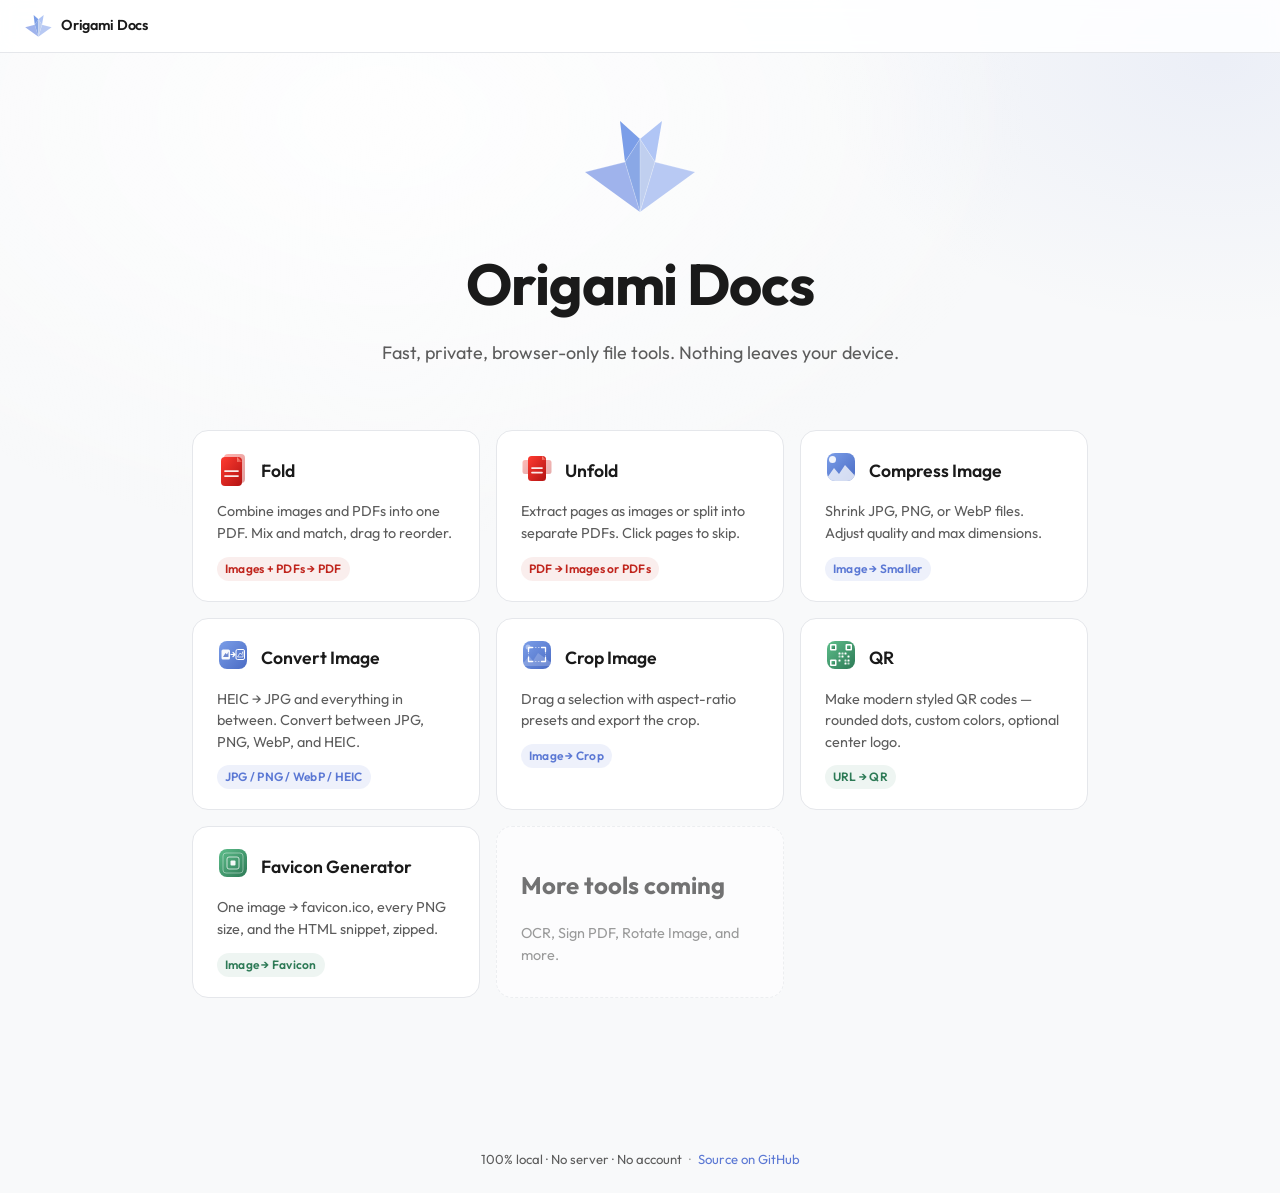
==== index.html @ da95b0ce "Fix crane hover animation glitch on mouseout Define transform-origin on base state so mouseout trans" ====
<!doctype html>
<html lang="en">
  <head>
    <meta charset="utf-8" />
    <meta name="viewport" content="width=device-width, initial-scale=1" />
    <meta name="theme-color" content="#151515" />
    <meta
      name="description"
      content="Origami Docs — fast, private, browser-only file tools. Nothing leaves your device."
    />
    <link rel="manifest" href="manifest.json" />
    <title>Origami Docs · Browser-only file tools</title>
    <link rel="apple-touch-icon" sizes="180x180" href="assets/icons/apple-touch-icon.png" />
    <link rel="icon" type="image/png" sizes="32x32" href="assets/icons/favicon-32.png" />
    <link rel="icon" type="image/png" sizes="192x192" href="assets/icons/icon-192.png" />
    <link rel="icon" type="image/svg+xml" href="assets/icons/favicon.svg" />
    <link rel="preconnect" href="https://fonts.gstatic.com" crossorigin />
    <link
      rel="stylesheet"
      href="https://fonts.googleapis.com/css2?family=Outfit:wght@400;500;600;700&display=swap"
    />
    <link rel="stylesheet" href="shared/styles.css" />
    <style>
      .wrap {
        max-width: 960px;
        margin: 0 auto;
        padding: clamp(32px, 6vw, 64px) clamp(20px, 4vw, 32px);
      }

      .hero {
        text-align: center;
        margin-bottom: clamp(40px, 6vw, 64px);
      }

      .hero-crane {
        display: block;
        height: 100px;
        width: auto;
        margin: 0 auto 24px;
        cursor: pointer;
      }

      .hero-crane polygon {
        transition: transform 0.5s cubic-bezier(0.34, 1.4, 0.64, 1);
        transform-box: fill-box;
      }

      /* wings rotate up around their body-connection edge */
      .crane-wl {
        transform: rotate(0deg);
        transform-origin: 72% 0%;
      }
      .crane-wr {
        transform: rotate(0deg);
        transform-origin: 28% 0%;
      }
      .hero-crane:hover .crane-wl { transform: rotate(-30deg); }
      .hero-crane:hover .crane-wr { transform: rotate(30deg); }

      /* tail and head spread slightly outward */
      .crane-tail {
        transform: rotate(0deg);
        transform-origin: 100% 100%;
      }
      .crane-head {
        transform: rotate(0deg);
        transform-origin: 0% 100%;
      }
      .hero-crane:hover .crane-tail { transform: rotate(-18deg); }
      .hero-crane:hover .crane-head { transform: rotate(18deg); }

      .hero h1 {
        margin: 0;
        font-size: clamp(2.4rem, 6vw, 3.6rem);
        font-weight: 700;
        letter-spacing: -0.02em;
      }

      .hero p {
        margin: 12px auto 0;
        max-width: 540px;
        color: var(--muted);
        font-size: clamp(1rem, 2vw, 1.125rem);
      }

      .tools {
        display: grid;
        grid-template-columns: repeat(auto-fill, minmax(260px, 1fr));
        gap: 16px;
      }

      .tool-card {
        display: block;
        padding: 20px 24px;
        background: var(--panel);
        border: 1px solid var(--border);
        border-radius: 16px;
        color: var(--ink);
        text-decoration: none;
        transition:
          border-color 120ms ease,
          transform 120ms ease,
          background 120ms ease;
      }

      .tool-card:hover,
      .tool-card:focus-visible {
        border-color: var(--accent);
        transform: translateY(-2px);
        outline: none;
      }

      .tool-card:focus-visible {
        box-shadow: var(--focus-ring);
      }

      .card-top {
        display: flex;
        align-items: center;
        gap: 12px;
        margin-bottom: 10px;
      }

      .card-icon {
        flex-shrink: 0;
        height: 40px;
        width: auto;
      }

      .card-top h2 {
        margin: 0;
        font-size: 1.1rem;
        font-weight: 600;
      }

      .tool-card p {
        margin: 0 0 10px;
        color: var(--muted);
        font-size: 0.9rem;
      }

      .tool-meta {
        display: inline-block;
        font-size: 0.75rem;
        font-weight: 600;
        color: var(--muted);
        background: var(--soft);
        padding: 3px 8px;
        border-radius: 999px;
        letter-spacing: 0.02em;
      }

      .tool-meta.cat-pdf {
        color: #ff6b5e;
        background: rgba(255, 59, 48, 0.12);
      }

      .tool-meta.cat-image {
        color: var(--accent);
        background: rgba(159, 179, 236, 0.14);
      }

      .tool-meta.cat-utility {
        color: #5dbd8a;
        background: rgba(93, 189, 138, 0.12);
      }

      @media (prefers-color-scheme: light) {
        .tool-meta.cat-pdf     { color: #c0251d; background: rgba(192, 37, 29, 0.08); }
        .tool-meta.cat-image   { color: var(--accent); background: rgba(91, 120, 212, 0.1); }
        .tool-meta.cat-utility { color: #2d7a56; background: rgba(45, 122, 86, 0.08); }
      }

      .tool-card.placeholder {
        cursor: default;
        opacity: 0.6;
        border-style: dashed;
      }

      .tool-card.placeholder:hover {
        border-color: var(--border);
        transform: none;
      }
    </style>
  </head>
  <body>
    <main class="wrap">
      <header class="hero">
        <svg class="hero-crane" viewBox="0 0 120 100" role="img" aria-label="Origami crane" xmlns="http://www.w3.org/2000/svg">
          <polygon class="crane-wl"   points="5,55 45,45 60,95"   fill="#9FB3EC"/>
          <polygon class="crane-wr"   points="115,55 75,45 60,95"  fill="#B8C9F3"/>
          <polygon class="crane-bl"   points="45,45 60,22 60,95"   fill="#8AA8E6"/>
          <polygon class="crane-br"   points="75,45 60,22 60,95"   fill="#C0CFEF"/>
          <polygon class="crane-tail" points="45,45 40,4 60,22"    fill="#7B9EE8"/>
          <polygon class="crane-head" points="75,45 82,4 60,22"    fill="#B0C5F5"/>
          <polyline points="5,55 45,45 60,22 75,45 115,55" fill="none" stroke="#ffffff" stroke-width="0.8" opacity="0.3"/>
          <line x1="60" y1="22" x2="60" y2="95" stroke="#ffffff" stroke-width="0.8" opacity="0.3"/>
          <line x1="45" y1="45" x2="60" y2="95" stroke="#ffffff" stroke-width="0.8" opacity="0.3"/>
          <line x1="75" y1="45" x2="60" y2="95" stroke="#ffffff" stroke-width="0.8" opacity="0.3"/>
        </svg>
        <h1>Origami Docs</h1>
        <p>Fast, private, browser-only file tools. Nothing leaves your device.</p>
      </header>

      <section class="tools" aria-label="Available tools">

        <a class="tool-card" href="tools/fold/">
          <div class="card-top">
            <svg class="card-icon" viewBox="0 0 64 80" aria-hidden="true">
              <defs>
                <linearGradient id="ic-fld" x1="0" y1="0" x2="1" y2="1">
                  <stop offset="0" stop-color="#ff3b30"/><stop offset="1" stop-color="#b31313"/>
                </linearGradient>
                <linearGradient id="ic-fld-f" x1="0" y1="0" x2="1" y2="1">
                  <stop offset="0" stop-color="#ff8a7e"/><stop offset="1" stop-color="#e24a3f"/>
                </linearGradient>
              </defs>
              <rect x="14" y="6" width="42" height="58" rx="8" fill="url(#ic-fld)" opacity="0.4"/>
              <rect x="8" y="12" width="42" height="58" rx="8" fill="url(#ic-fld)"/>
              <path d="M40 12l10 10H40z" fill="url(#ic-fld-f)"/>
              <path d="M16 40h26M16 50h26" stroke="#fff" stroke-width="3.5" stroke-linecap="round" opacity="0.9"/>
            </svg>
            <h2>Fold</h2>
          </div>
          <p>Combine images and PDFs into one PDF. Mix and match, drag to reorder.</p>
          <span class="tool-meta cat-pdf">Images + PDFs → PDF</span>
        </a>

        <a class="tool-card" href="tools/unfold/">
          <div class="card-top">
            <svg class="card-icon" viewBox="0 0 64 80" aria-hidden="true">
              <defs>
                <linearGradient id="ic-unf" x1="0" y1="0" x2="1" y2="1">
                  <stop offset="0" stop-color="#ff3b30"/><stop offset="1" stop-color="#b31313"/>
                </linearGradient>
                <linearGradient id="ic-unf-f" x1="0" y1="0" x2="1" y2="1">
                  <stop offset="0" stop-color="#ff8a7e"/><stop offset="1" stop-color="#e24a3f"/>
                </linearGradient>
              </defs>
              <rect x="3" y="18" width="20" height="28" rx="5" fill="url(#ic-unf)" opacity="0.35"/>
              <rect x="41" y="18" width="20" height="28" rx="5" fill="url(#ic-unf)" opacity="0.35"/>
              <rect x="14" y="10" width="36" height="50" rx="7" fill="url(#ic-unf)"/>
              <path d="M42 10l8 8H42z" fill="url(#ic-unf-f)"/>
              <path d="M22 34h20M22 43h20" stroke="#fff" stroke-width="3.5" stroke-linecap="round" opacity="0.9"/>
            </svg>
            <h2>Unfold</h2>
          </div>
          <p>Extract pages as images or split into separate PDFs. Click pages to skip.</p>
          <span class="tool-meta cat-pdf">PDF → Images or PDFs</span>
        </a>

        <a class="tool-card" href="tools/compress-image/">
          <div class="card-top">
            <svg class="card-icon" viewBox="0 0 64 80" aria-hidden="true">
              <defs>
                <linearGradient id="ic-cmp" x1="0" y1="0" x2="1" y2="1">
                  <stop offset="0" stop-color="#7B9EE8"/><stop offset="1" stop-color="#4A6BC4"/>
                </linearGradient>
                <clipPath id="ic-cmp-c"><rect x="4" y="4" width="56" height="56" rx="16"/></clipPath>
              </defs>
              <rect x="4" y="4" width="56" height="56" rx="16" fill="url(#ic-cmp)"/>
              <circle cx="15" cy="17" r="7" fill="#fff" opacity="0.9" clip-path="url(#ic-cmp-c)"/>
              <path d="M0 60 L18 34 L28 46 L40 28 L70 60 Z" fill="#fff" opacity="0.75" clip-path="url(#ic-cmp-c)"/>
            </svg>
            <h2>Compress Image</h2>
          </div>
          <p>Shrink JPG, PNG, or WebP files. Adjust quality and max dimensions.</p>
          <span class="tool-meta cat-image">Image → Smaller</span>
        </a>

        <a class="tool-card" href="tools/convert-image/">
          <div class="card-top">
            <svg class="card-icon" viewBox="0 0 64 80" aria-hidden="true">
              <defs>
                <linearGradient id="ic-cnv" x1="0" y1="0" x2="1" y2="1">
                  <stop offset="0" stop-color="#7B9EE8"/><stop offset="1" stop-color="#4A6BC4"/>
                </linearGradient>
                <clipPath id="ic-cnv-c"><rect x="4" y="4" width="56" height="56" rx="16"/></clipPath>
              </defs>
              <rect x="4" y="4" width="56" height="56" rx="16" fill="url(#ic-cnv)"/>
              <rect x="9" y="21" width="17" height="20" rx="3" fill="#fff" opacity="0.95" clip-path="url(#ic-cnv-c)"/>
              <path d="M12 36 L17 28 L20 31 L23 25 L23 36 Z" fill="#4A6BC4" opacity="0.8" clip-path="url(#ic-cnv-c)"/>
              <path d="M28 31 L36 31 M32 27 L36 31 L32 35" stroke="#fff" stroke-width="2.4" stroke-linecap="round" stroke-linejoin="round" fill="none"/>
              <rect x="38" y="21" width="17" height="20" rx="3" fill="none" stroke="#fff" stroke-width="2" clip-path="url(#ic-cnv-c)"/>
              <path d="M41 36 L46 28 L49 31 L52 25 L52 36 Z" fill="none" stroke="#fff" stroke-width="1.5" opacity="0.9" clip-path="url(#ic-cnv-c)"/>
            </svg>
            <h2>Convert Image</h2>
          </div>
          <p>HEIC → JPG and everything in between. Convert between JPG, PNG, WebP, and HEIC.</p>
          <span class="tool-meta cat-image">JPG / PNG / WebP / HEIC</span>
        </a>

        <a class="tool-card" href="tools/crop-image/">
          <div class="card-top">
            <svg class="card-icon" viewBox="0 0 64 80" aria-hidden="true">
              <defs>
                <linearGradient id="ic-crp" x1="0" y1="0" x2="1" y2="1">
                  <stop offset="0" stop-color="#7B9EE8"/><stop offset="1" stop-color="#4A6BC4"/>
                </linearGradient>
                <clipPath id="ic-crp-c"><rect x="4" y="4" width="56" height="56" rx="16"/></clipPath>
              </defs>
              <rect x="4" y="4" width="56" height="56" rx="16" fill="url(#ic-crp)"/>
              <circle cx="14" cy="16" r="5" fill="#fff" opacity="0.4" clip-path="url(#ic-crp-c)"/>
              <path d="M0 54 L16 34 L24 44 L34 28 L70 54 Z" fill="#fff" opacity="0.2" clip-path="url(#ic-crp-c)"/>
              <rect x="15" y="17" width="34" height="28" rx="1" fill="none" stroke="#fff" stroke-width="1.5" stroke-dasharray="3 3" opacity="0.7" clip-path="url(#ic-crp-c)"/>
              <path d="M23 17 L15 17 L15 25 M41 17 L49 17 L49 25 M23 45 L15 45 L15 37 M41 45 L49 45 L49 37" stroke="#fff" stroke-width="2.6" stroke-linecap="round" stroke-linejoin="round" fill="none"/>
            </svg>
            <h2>Crop Image</h2>
          </div>
          <p>Drag a selection with aspect-ratio presets and export the crop.</p>
          <span class="tool-meta cat-image">Image → Crop</span>
        </a>

        <a class="tool-card" href="tools/qr/">
          <div class="card-top">
            <svg class="card-icon" viewBox="0 0 64 80" aria-hidden="true">
              <defs>
                <linearGradient id="ic-qr" x1="0" y1="0" x2="1" y2="1">
                  <stop offset="0" stop-color="#5DBD8A"/><stop offset="1" stop-color="#2D7A56"/>
                </linearGradient>
                <clipPath id="ic-qr-c"><rect x="4" y="4" width="56" height="56" rx="16"/></clipPath>
              </defs>
              <rect x="4" y="4" width="56" height="56" rx="16" fill="url(#ic-qr)"/>
              <rect x="10" y="10" width="13" height="13" rx="2" fill="#fff" clip-path="url(#ic-qr-c)"/>
              <rect x="13" y="13" width="7" height="7" rx="1" fill="url(#ic-qr)" clip-path="url(#ic-qr-c)"/>
              <rect x="41" y="10" width="13" height="13" rx="2" fill="#fff" clip-path="url(#ic-qr-c)"/>
              <rect x="44" y="13" width="7" height="7" rx="1" fill="url(#ic-qr)" clip-path="url(#ic-qr-c)"/>
              <rect x="10" y="41" width="13" height="13" rx="2" fill="#fff" clip-path="url(#ic-qr-c)"/>
              <rect x="13" y="44" width="7" height="7" rx="1" fill="url(#ic-qr)" clip-path="url(#ic-qr-c)"/>
              <rect x="27" y="27" width="4" height="4" rx="1" fill="#fff"/>
              <rect x="33" y="27" width="4" height="4" rx="1" fill="#fff" opacity="0.8"/>
              <rect x="39" y="27" width="4" height="4" rx="1" fill="#fff"/>
              <rect x="27" y="33" width="4" height="4" rx="1" fill="#fff" opacity="0.7"/>
              <rect x="33" y="33" width="4" height="4" rx="1" fill="#fff"/>
              <rect x="45" y="33" width="4" height="4" rx="1" fill="#fff"/>
              <rect x="27" y="41" width="4" height="4" rx="1" fill="#fff"/>
              <rect x="39" y="41" width="4" height="4" rx="1" fill="#fff" opacity="0.8"/>
              <rect x="45" y="41" width="4" height="4" rx="1" fill="#fff"/>
              <rect x="39" y="47" width="4" height="4" rx="1" fill="#fff"/>
              <rect x="45" y="47" width="4" height="4" rx="1" fill="#fff" opacity="0.7"/>
            </svg>
            <h2>QR</h2>
          </div>
          <p>Make modern styled QR codes — rounded dots, custom colors, optional center logo.</p>
          <span class="tool-meta cat-utility">URL → QR</span>
        </a>

        <a class="tool-card" href="tools/favicon/">
          <div class="card-top">
            <svg class="card-icon" viewBox="0 0 64 80" aria-hidden="true">
              <defs>
                <linearGradient id="ic-fav" x1="0" y1="0" x2="1" y2="1">
                  <stop offset="0" stop-color="#5DBD8A"/><stop offset="1" stop-color="#2D7A56"/>
                </linearGradient>
                <clipPath id="ic-fav-c"><rect x="4" y="4" width="56" height="56" rx="16"/></clipPath>
              </defs>
              <rect x="4" y="4" width="56" height="56" rx="16" fill="url(#ic-fav)"/>
              <rect x="12" y="12" width="40" height="40" rx="6" fill="none" stroke="#fff" stroke-width="2" opacity="0.4" clip-path="url(#ic-fav-c)"/>
              <rect x="20" y="20" width="24" height="24" rx="4" fill="none" stroke="#fff" stroke-width="2" opacity="0.7" clip-path="url(#ic-fav-c)"/>
              <rect x="27" y="27" width="10" height="10" rx="2" fill="#fff" opacity="0.95" clip-path="url(#ic-fav-c)"/>
            </svg>
            <h2>Favicon Generator</h2>
          </div>
          <p>One image → favicon.ico, every PNG size, and the HTML snippet, zipped.</p>
          <span class="tool-meta cat-utility">Image → Favicon</span>
        </a>

        <div class="tool-card placeholder" aria-disabled="true">
          <h2>More tools coming</h2>
          <p>OCR, Sign PDF, Rotate Image, and more.</p>
        </div>

      </section>
    </main>

    <script src="shared/shell.js"></script>
    <script>
      Shell.mount();
      if ("serviceWorker" in navigator) {
        window.addEventListener("load", () => {
          navigator.serviceWorker.register("./sw.js").catch(() => {});
        });
      }
    </script>
  </body>
</html>
---- shared/styles.css ----
/* ----------------------------------------------------------------------------
 * Origami — shared theme
 * Color tokens, base reset, body typography, and motion preferences.
 * Loaded by every tool page and the suite landing.
 * Tool-specific layout lives in each tool's own stylesheet.
 * -------------------------------------------------------------------------- */

:root {
  --bg: #171717;
  --ink: #f5f6f7;
  --muted: #b1b1b1;
  --accent: #9FB3EC;
  --accent-hover: #B8C9F3;
  --panel: #202020;
  --border: #343434;
  --soft: #2a2a2a;
  --glass: rgba(28, 28, 28, 0.6);
  --glass-strong: rgba(34, 34, 34, 0.7);
  --glow: rgba(255, 255, 255, 0.06);
  --focus-ring: 0 0 0 2px var(--bg), 0 0 0 4px var(--accent);
}

@media (prefers-color-scheme: light) {
  :root {
    --bg: #f8f9fa;
    --ink: #1a1a1a;
    --muted: #5c5c5c;
    --accent: #5B78D4;
    --accent-hover: #7290E0;
    --panel: #ffffff;
    --border: #e5e7eb;
    --soft: #f1f3f4;
    --glass: rgba(255, 255, 255, 0.85);
    --glass-strong: rgba(255, 255, 255, 0.92);
    --glow: rgba(0, 0, 0, 0.04);
    --focus-ring: 0 0 0 2px var(--panel), 0 0 0 4px var(--accent);
  }
}

* {
  box-sizing: border-box;
}

html {
  background: var(--bg);
}

body {
  margin: 0;
  padding-top: 53px;
  font-family: "Outfit", system-ui, sans-serif;
  color: var(--ink);
  line-height: 1.5;
  background:
    radial-gradient(ellipse 120% 80% at 20% 20%, rgba(42, 42, 42, 0.9) 0%, transparent 50%),
    radial-gradient(ellipse 80% 60% at 90% 0%, rgba(159, 179, 236, 0.12), transparent 45%),
    radial-gradient(ellipse 60% 80% at 0% 90%, rgba(255, 70, 70, 0.08), transparent 50%);
  background-color: var(--bg);
  min-height: 100vh;
  overscroll-behavior: none;
}

@media (prefers-color-scheme: light) {
  body {
    background:
      radial-gradient(ellipse 100% 70% at 30% 10%, rgba(255, 255, 255, 0.9) 0%, transparent 50%),
      radial-gradient(ellipse 70% 50% at 95% 5%, rgba(91, 120, 212, 0.08), transparent 45%);
    background-color: var(--bg);
  }
}

@media (prefers-reduced-motion: reduce) {
  *,
  *::before,
  *::after {
    animation-duration: 0.01ms !important;
    animation-iteration-count: 1 !important;
    transition-duration: 0.01ms !important;
  }
}

/* ----------------------------------------------------------------------------
 * Tool brand mark — shared SVG logo + name layout used by every tool's hero.
 * Each tool's logo SVG follows the same shape (red PDF page) so the suite
 * reads as a family.
 * -------------------------------------------------------------------------- */

.brand {
  display: inline-flex;
  align-items: center;
  gap: 10px;
  justify-content: center;
}

.badge {
  display: inline-flex;
  align-items: center;
  justify-content: center;
  width: 68px;
  height: 64px;
  border-radius: 18px;
  padding: 0;
  background: transparent;
  border: none;
  box-shadow: none;
}

.badge .logo {
  width: 56px;
  height: 62px;
  display: block;
}

/* ----------------------------------------------------------------------------
 * Suite chrome — header (top nav) and footer injected by shared/shell.js.
 * Sits outside <main>, full-width, on every page.
 * -------------------------------------------------------------------------- */

.origami-nav {
  position: fixed;
  top: 0;
  left: 0;
  right: 0;
  z-index: 100;
  display: flex;
  align-items: center;
  gap: 8px;
  padding: 14px 24px;
  border-bottom: 1px solid var(--border);
  font-size: 0.9rem;
  background: var(--glass);
  backdrop-filter: saturate(180%) blur(8px);
  -webkit-backdrop-filter: saturate(180%) blur(8px);
}

.origami-nav-brand {
  display: flex;
  align-items: center;
  gap: 8px;
  color: var(--ink);
  text-decoration: none;
  font-weight: 600;
  letter-spacing: -0.01em;
  transition: color 120ms ease;
}

.origami-nav-crane {
  height: 24px;
  width: auto;
  flex-shrink: 0;
}

.origami-nav-brand:hover,
.origami-nav-brand:focus-visible {
  color: var(--accent);
  outline: none;
}

.origami-nav-sep {
  color: var(--muted);
  user-select: none;
}

.origami-nav-tool {
  color: var(--muted);
  font-weight: 500;
}

.origami-foot {
  margin-top: clamp(40px, 6vw, 64px);
  padding: 24px 16px;
  text-align: center;
  font-size: 0.82rem;
  color: var(--muted);
}

.origami-foot-sep {
  margin: 0 4px;
  opacity: 0.6;
}

.origami-foot-link {
  color: var(--accent);
  text-decoration: none;
}

.origami-foot-link:hover,
.origami-foot-link:focus-visible {
  color: var(--accent-hover);
  text-decoration: underline;
  outline: none;
}
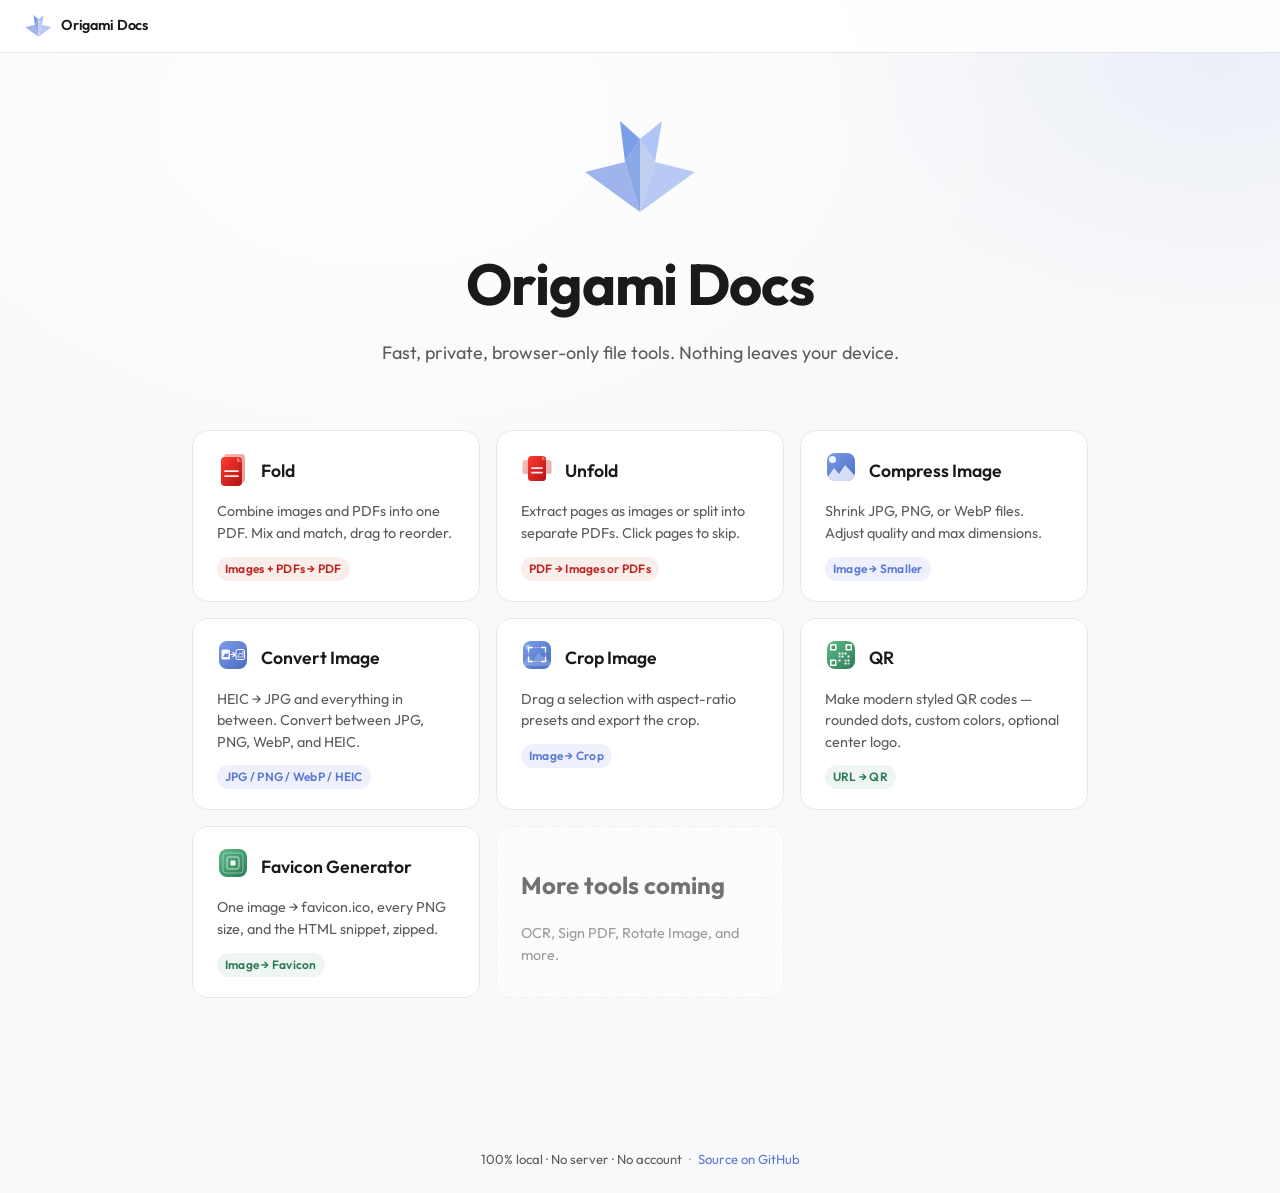
==== commit 3caae902: "Remove crane crease lines that showed as whiskers on hover" ====
--- a/index.html
+++ b/index.html
@@ -193,10 +193,6 @@
           <polygon class="crane-br"   points="75,45 60,22 60,95"   fill="#C0CFEF"/>
           <polygon class="crane-tail" points="45,45 40,4 60,22"    fill="#7B9EE8"/>
           <polygon class="crane-head" points="75,45 82,4 60,22"    fill="#B0C5F5"/>
-          <polyline points="5,55 45,45 60,22 75,45 115,55" fill="none" stroke="#ffffff" stroke-width="0.8" opacity="0.3"/>
-          <line x1="60" y1="22" x2="60" y2="95" stroke="#ffffff" stroke-width="0.8" opacity="0.3"/>
-          <line x1="45" y1="45" x2="60" y2="95" stroke="#ffffff" stroke-width="0.8" opacity="0.3"/>
-          <line x1="75" y1="45" x2="60" y2="95" stroke="#ffffff" stroke-width="0.8" opacity="0.3"/>
         </svg>
         <h1>Origami Docs</h1>
         <p>Fast, private, browser-only file tools. Nothing leaves your device.</p>
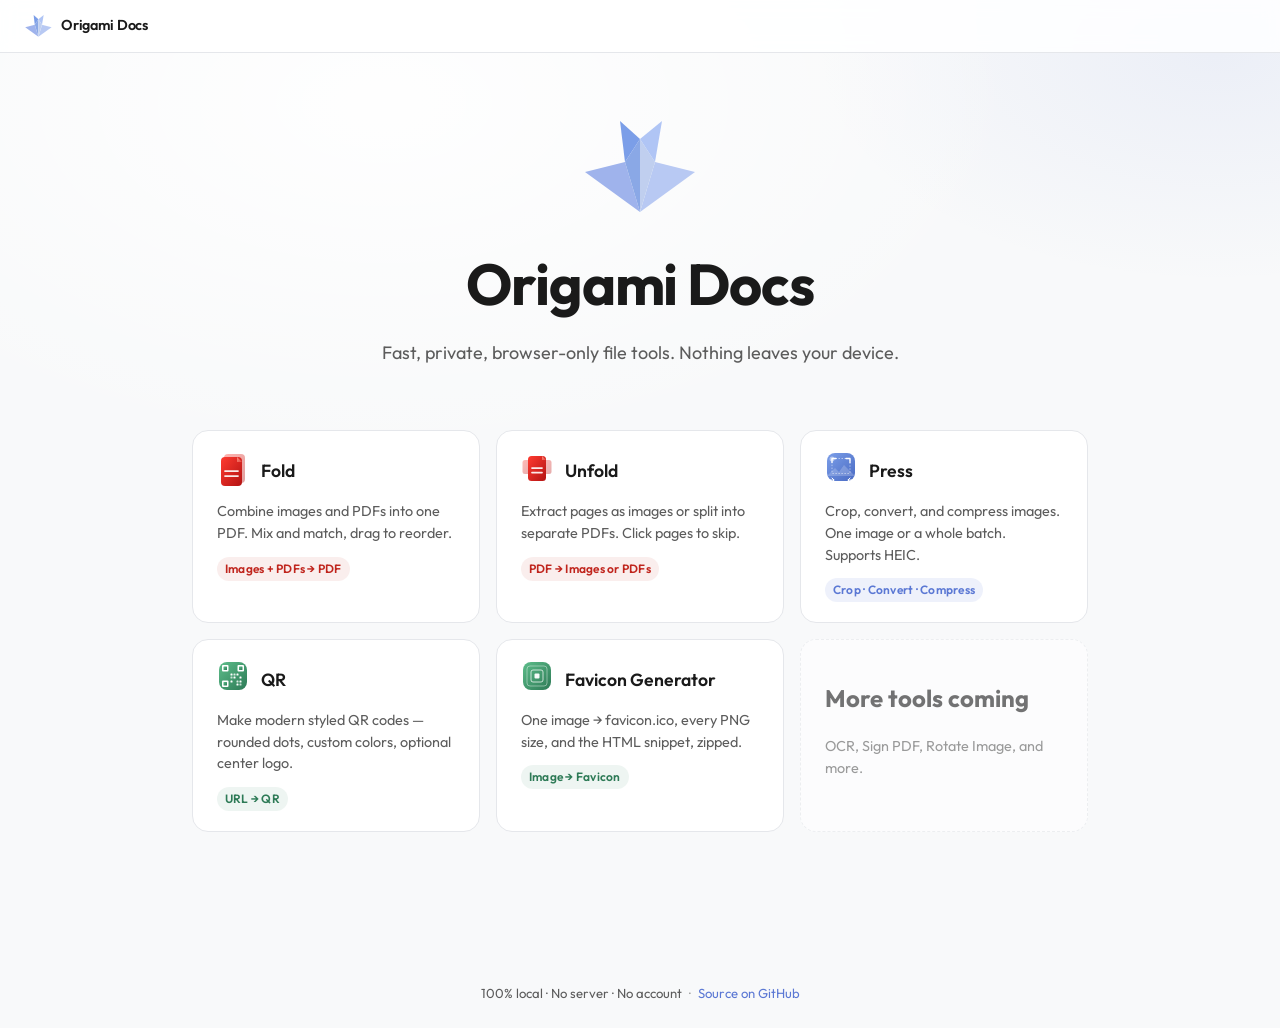
==== commit 1506023d: "Landing page: replace three image tools with Press" ====
--- a/index.html
+++ b/index.html
@@ -245,66 +245,29 @@
           <span class="tool-meta cat-pdf">PDF → Images or PDFs</span>
         </a>
 
-        <a class="tool-card" href="tools/compress-image/">
-          <div class="card-top">
-            <svg class="card-icon" viewBox="0 0 64 80" aria-hidden="true">
-              <defs>
-                <linearGradient id="ic-cmp" x1="0" y1="0" x2="1" y2="1">
+        <a class="tool-card" href="tools/press/">
+          <div class="card-top">
+            <svg class="card-icon" viewBox="0 0 64 80" aria-hidden="true">
+              <defs>
+                <linearGradient id="ic-prs" x1="0" y1="0" x2="1" y2="1">
                   <stop offset="0" stop-color="#7B9EE8"/><stop offset="1" stop-color="#4A6BC4"/>
                 </linearGradient>
-                <clipPath id="ic-cmp-c"><rect x="4" y="4" width="56" height="56" rx="16"/></clipPath>
-              </defs>
-              <rect x="4" y="4" width="56" height="56" rx="16" fill="url(#ic-cmp)"/>
-              <circle cx="15" cy="17" r="7" fill="#fff" opacity="0.9" clip-path="url(#ic-cmp-c)"/>
-              <path d="M0 60 L18 34 L28 46 L40 28 L70 60 Z" fill="#fff" opacity="0.75" clip-path="url(#ic-cmp-c)"/>
-            </svg>
-            <h2>Compress Image</h2>
-          </div>
-          <p>Shrink JPG, PNG, or WebP files. Adjust quality and max dimensions.</p>
-          <span class="tool-meta cat-image">Image → Smaller</span>
-        </a>
-
-        <a class="tool-card" href="tools/convert-image/">
-          <div class="card-top">
-            <svg class="card-icon" viewBox="0 0 64 80" aria-hidden="true">
-              <defs>
-                <linearGradient id="ic-cnv" x1="0" y1="0" x2="1" y2="1">
-                  <stop offset="0" stop-color="#7B9EE8"/><stop offset="1" stop-color="#4A6BC4"/>
-                </linearGradient>
-                <clipPath id="ic-cnv-c"><rect x="4" y="4" width="56" height="56" rx="16"/></clipPath>
-              </defs>
-              <rect x="4" y="4" width="56" height="56" rx="16" fill="url(#ic-cnv)"/>
-              <rect x="9" y="21" width="17" height="20" rx="3" fill="#fff" opacity="0.95" clip-path="url(#ic-cnv-c)"/>
-              <path d="M12 36 L17 28 L20 31 L23 25 L23 36 Z" fill="#4A6BC4" opacity="0.8" clip-path="url(#ic-cnv-c)"/>
-              <path d="M28 31 L36 31 M32 27 L36 31 L32 35" stroke="#fff" stroke-width="2.4" stroke-linecap="round" stroke-linejoin="round" fill="none"/>
-              <rect x="38" y="21" width="17" height="20" rx="3" fill="none" stroke="#fff" stroke-width="2" clip-path="url(#ic-cnv-c)"/>
-              <path d="M41 36 L46 28 L49 31 L52 25 L52 36 Z" fill="none" stroke="#fff" stroke-width="1.5" opacity="0.9" clip-path="url(#ic-cnv-c)"/>
-            </svg>
-            <h2>Convert Image</h2>
-          </div>
-          <p>HEIC → JPG and everything in between. Convert between JPG, PNG, WebP, and HEIC.</p>
-          <span class="tool-meta cat-image">JPG / PNG / WebP / HEIC</span>
-        </a>
-
-        <a class="tool-card" href="tools/crop-image/">
-          <div class="card-top">
-            <svg class="card-icon" viewBox="0 0 64 80" aria-hidden="true">
-              <defs>
-                <linearGradient id="ic-crp" x1="0" y1="0" x2="1" y2="1">
-                  <stop offset="0" stop-color="#7B9EE8"/><stop offset="1" stop-color="#4A6BC4"/>
-                </linearGradient>
-                <clipPath id="ic-crp-c"><rect x="4" y="4" width="56" height="56" rx="16"/></clipPath>
-              </defs>
-              <rect x="4" y="4" width="56" height="56" rx="16" fill="url(#ic-crp)"/>
-              <circle cx="14" cy="16" r="5" fill="#fff" opacity="0.4" clip-path="url(#ic-crp-c)"/>
-              <path d="M0 54 L16 34 L24 44 L34 28 L70 54 Z" fill="#fff" opacity="0.2" clip-path="url(#ic-crp-c)"/>
-              <rect x="15" y="17" width="34" height="28" rx="1" fill="none" stroke="#fff" stroke-width="1.5" stroke-dasharray="3 3" opacity="0.7" clip-path="url(#ic-crp-c)"/>
-              <path d="M23 17 L15 17 L15 25 M41 17 L49 17 L49 25 M23 45 L15 45 L15 37 M41 45 L49 45 L49 37" stroke="#fff" stroke-width="2.6" stroke-linecap="round" stroke-linejoin="round" fill="none"/>
-            </svg>
-            <h2>Crop Image</h2>
-          </div>
-          <p>Drag a selection with aspect-ratio presets and export the crop.</p>
-          <span class="tool-meta cat-image">Image → Crop</span>
+                <clipPath id="ic-prs-c"><rect x="4" y="4" width="56" height="56" rx="16"/></clipPath>
+              </defs>
+              <rect x="4" y="4" width="56" height="56" rx="16" fill="url(#ic-prs)"/>
+              <circle cx="14" cy="16" r="5" fill="#fff" opacity="0.45" clip-path="url(#ic-prs-c)"/>
+              <path d="M4 50 L20 34 L28 42 L38 28 L60 50 Z" fill="#fff" opacity="0.2" clip-path="url(#ic-prs-c)"/>
+              <rect x="14" y="15" width="36" height="30" rx="1" fill="none" stroke="#fff" stroke-width="1.5" stroke-dasharray="3 3" opacity="0.65" clip-path="url(#ic-prs-c)"/>
+              <path d="M22 15 L14 15 L14 23  M42 15 L50 15 L50 23" stroke="#fff" stroke-width="2.6" stroke-linecap="round" stroke-linejoin="round" fill="none"/>
+              <path d="M10 58 L18 58" stroke="#fff" stroke-width="2" stroke-linecap="round" opacity="0.8"/>
+              <path d="M14 54 L18 58 L14 62" stroke="#fff" stroke-width="2" stroke-linecap="round" stroke-linejoin="round" fill="none"/>
+              <path d="M54 58 L46 58" stroke="#fff" stroke-width="2" stroke-linecap="round" opacity="0.8"/>
+              <path d="M50 54 L46 58 L50 62" stroke="#fff" stroke-width="2" stroke-linecap="round" stroke-linejoin="round" fill="none"/>
+            </svg>
+            <h2>Press</h2>
+          </div>
+          <p>Crop, convert, and compress images. One image or a whole batch. Supports HEIC.</p>
+          <span class="tool-meta cat-image">Crop · Convert · Compress</span>
         </a>
 
         <a class="tool-card" href="tools/qr/">
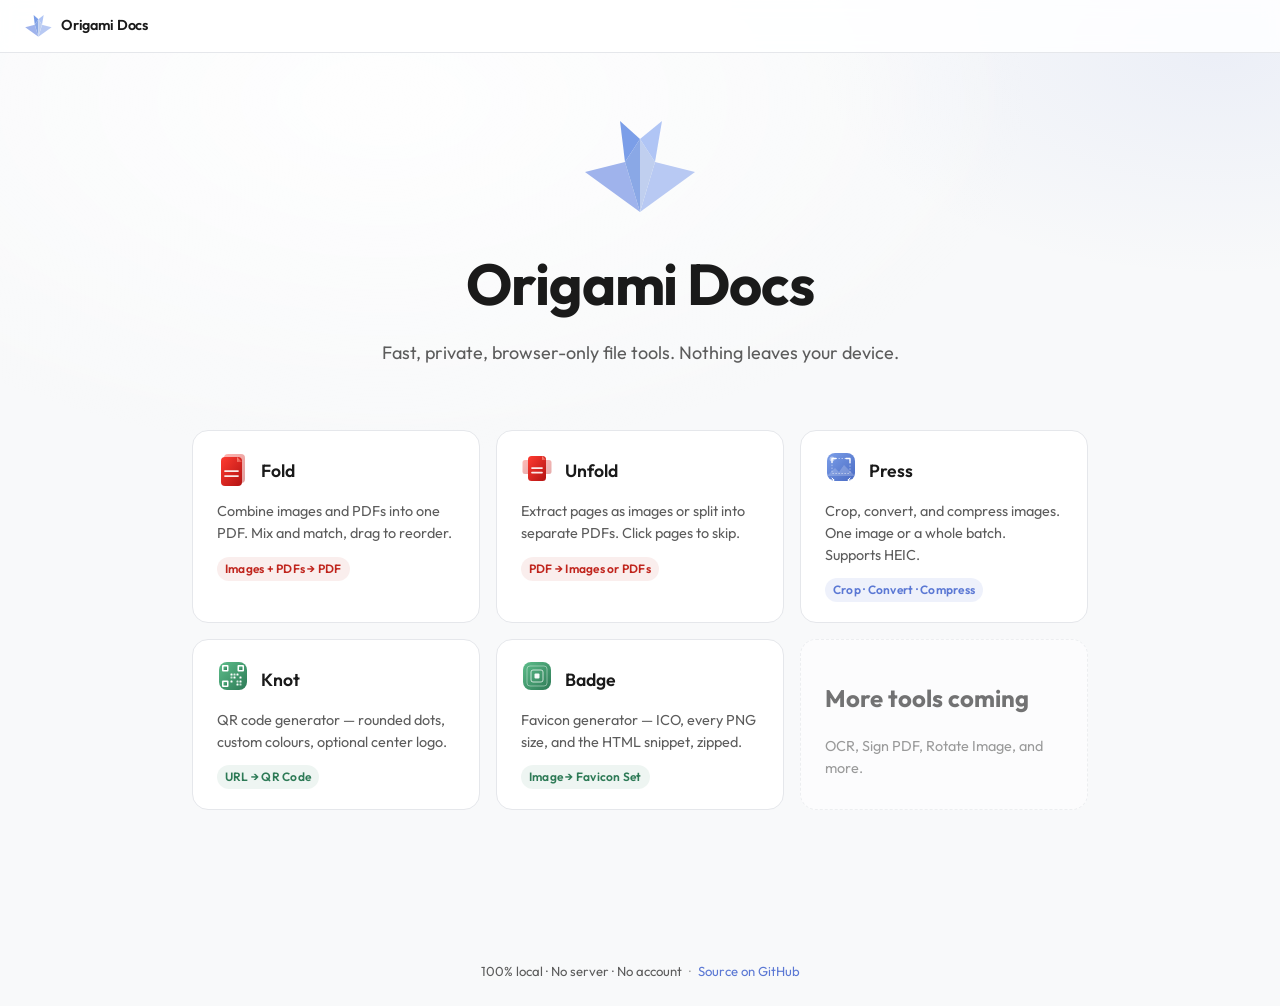
==== commit 97d54c06: "Rename QR → Knot and Favicon Generator → Badge" ====
--- a/index.html
+++ b/index.html
@@ -298,10 +298,10 @@
               <rect x="39" y="47" width="4" height="4" rx="1" fill="#fff"/>
               <rect x="45" y="47" width="4" height="4" rx="1" fill="#fff" opacity="0.7"/>
             </svg>
-            <h2>QR</h2>
-          </div>
-          <p>Make modern styled QR codes — rounded dots, custom colors, optional center logo.</p>
-          <span class="tool-meta cat-utility">URL → QR</span>
+            <h2>Knot</h2>
+          </div>
+          <p>QR code generator — rounded dots, custom colours, optional center logo.</p>
+          <span class="tool-meta cat-utility">URL → QR Code</span>
         </a>
 
         <a class="tool-card" href="tools/favicon/">
@@ -318,10 +318,10 @@
               <rect x="20" y="20" width="24" height="24" rx="4" fill="none" stroke="#fff" stroke-width="2" opacity="0.7" clip-path="url(#ic-fav-c)"/>
               <rect x="27" y="27" width="10" height="10" rx="2" fill="#fff" opacity="0.95" clip-path="url(#ic-fav-c)"/>
             </svg>
-            <h2>Favicon Generator</h2>
-          </div>
-          <p>One image → favicon.ico, every PNG size, and the HTML snippet, zipped.</p>
-          <span class="tool-meta cat-utility">Image → Favicon</span>
+            <h2>Badge</h2>
+          </div>
+          <p>Favicon generator — ICO, every PNG size, and the HTML snippet, zipped.</p>
+          <span class="tool-meta cat-utility">Image → Favicon Set</span>
         </a>
 
         <div class="tool-card placeholder" aria-disabled="true">
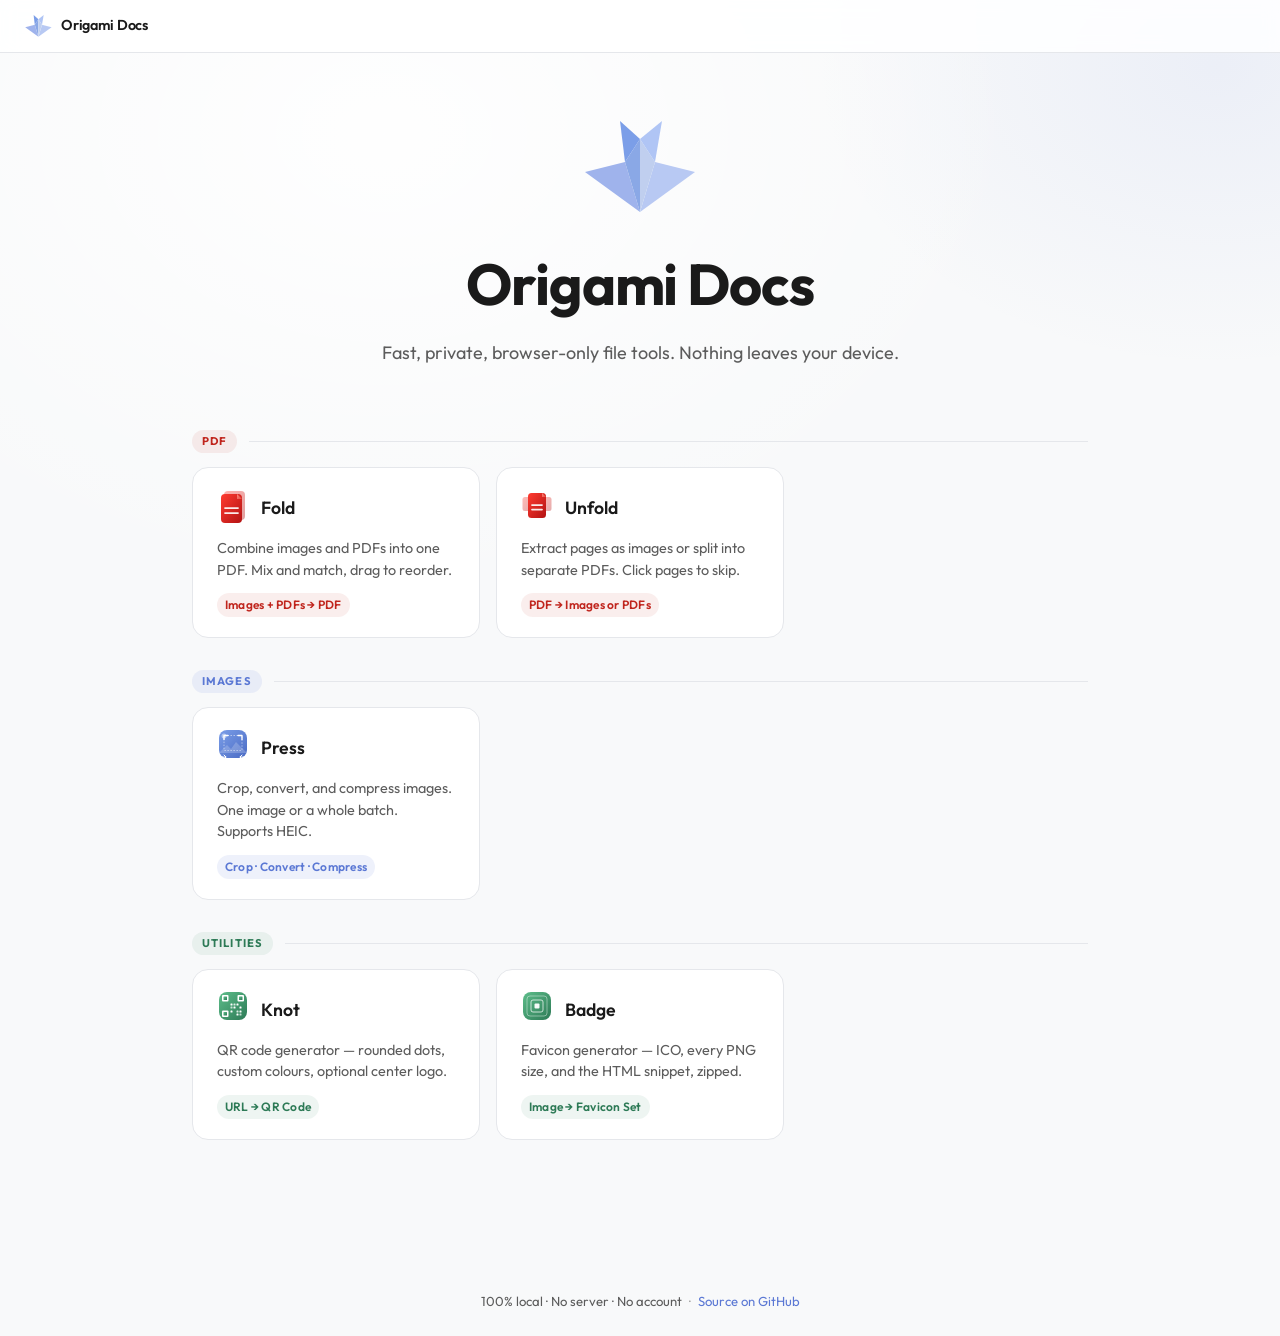
==== commit 45620395: "Landing page: group tools by category with colour-coded section headers" ====
--- a/index.html
+++ b/index.html
@@ -84,6 +84,48 @@
       }
 
       .tools {
+        display: flex;
+        flex-direction: column;
+        gap: 0;
+      }
+
+      .cat-row {
+        display: flex;
+        align-items: center;
+        gap: 12px;
+        margin: 32px 0 14px;
+      }
+
+      .cat-row:first-child { margin-top: 0; }
+
+      .cat-row::after {
+        content: "";
+        flex: 1;
+        height: 1px;
+        background: var(--border);
+      }
+
+      .cat-label {
+        font-size: 0.7rem;
+        font-weight: 700;
+        letter-spacing: 0.1em;
+        text-transform: uppercase;
+        padding: 3px 10px;
+        border-radius: 999px;
+        white-space: nowrap;
+      }
+
+      .cat-label.cat-pdf     { color: #ff6b5e; background: rgba(255, 59, 48, 0.12); }
+      .cat-label.cat-image   { color: var(--accent); background: rgba(159, 179, 236, 0.14); }
+      .cat-label.cat-utility { color: #5dbd8a; background: rgba(93, 189, 138, 0.12); }
+
+      @media (prefers-color-scheme: light) {
+        .cat-label.cat-pdf     { color: #c0251d; background: rgba(192, 37, 29, 0.08); }
+        .cat-label.cat-image   { color: var(--accent); background: rgba(91, 120, 212, 0.1); }
+        .cat-label.cat-utility { color: #2d7a56; background: rgba(45, 122, 86, 0.08); }
+      }
+
+      .tool-group {
         display: grid;
         grid-template-columns: repeat(auto-fill, minmax(260px, 1fr));
         gap: 16px;
@@ -200,6 +242,9 @@
 
       <section class="tools" aria-label="Available tools">
 
+        <div class="cat-row"><span class="cat-label cat-pdf">PDF</span></div>
+        <div class="tool-group">
+
         <a class="tool-card" href="tools/fold/">
           <div class="card-top">
             <svg class="card-icon" viewBox="0 0 64 80" aria-hidden="true">
@@ -244,6 +289,10 @@
           <p>Extract pages as images or split into separate PDFs. Click pages to skip.</p>
           <span class="tool-meta cat-pdf">PDF → Images or PDFs</span>
         </a>
+
+        </div>
+        <div class="cat-row"><span class="cat-label cat-image">Images</span></div>
+        <div class="tool-group">
 
         <a class="tool-card" href="tools/press/">
           <div class="card-top">
@@ -269,6 +318,10 @@
           <p>Crop, convert, and compress images. One image or a whole batch. Supports HEIC.</p>
           <span class="tool-meta cat-image">Crop · Convert · Compress</span>
         </a>
+
+        </div>
+        <div class="cat-row"><span class="cat-label cat-utility">Utilities</span></div>
+        <div class="tool-group">
 
         <a class="tool-card" href="tools/qr/">
           <div class="card-top">
@@ -324,9 +377,6 @@
           <span class="tool-meta cat-utility">Image → Favicon Set</span>
         </a>
 
-        <div class="tool-card placeholder" aria-disabled="true">
-          <h2>More tools coming</h2>
-          <p>OCR, Sign PDF, Rotate Image, and more.</p>
         </div>
 
       </section>
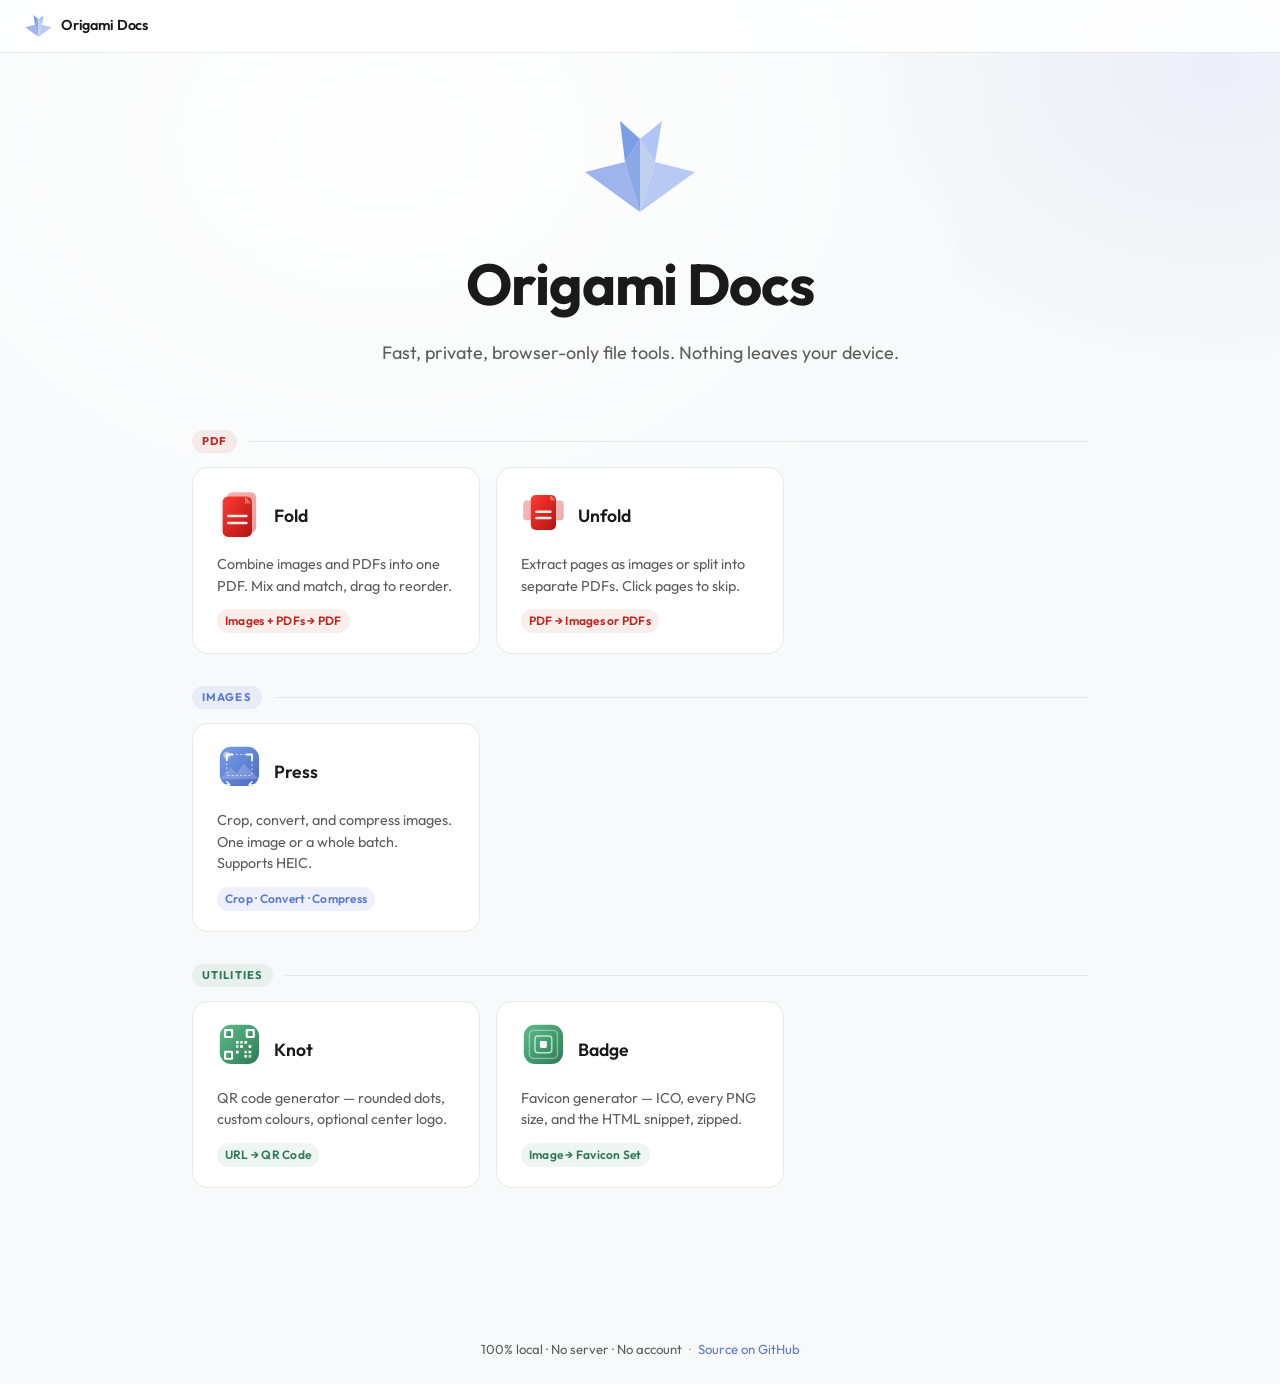
==== commit 68897463: "Increase dashboard tool icon size from 40px to 56px" ====
--- a/index.html
+++ b/index.html
@@ -165,7 +165,7 @@
 
       .card-icon {
         flex-shrink: 0;
-        height: 40px;
+        height: 56px;
         width: auto;
       }
 
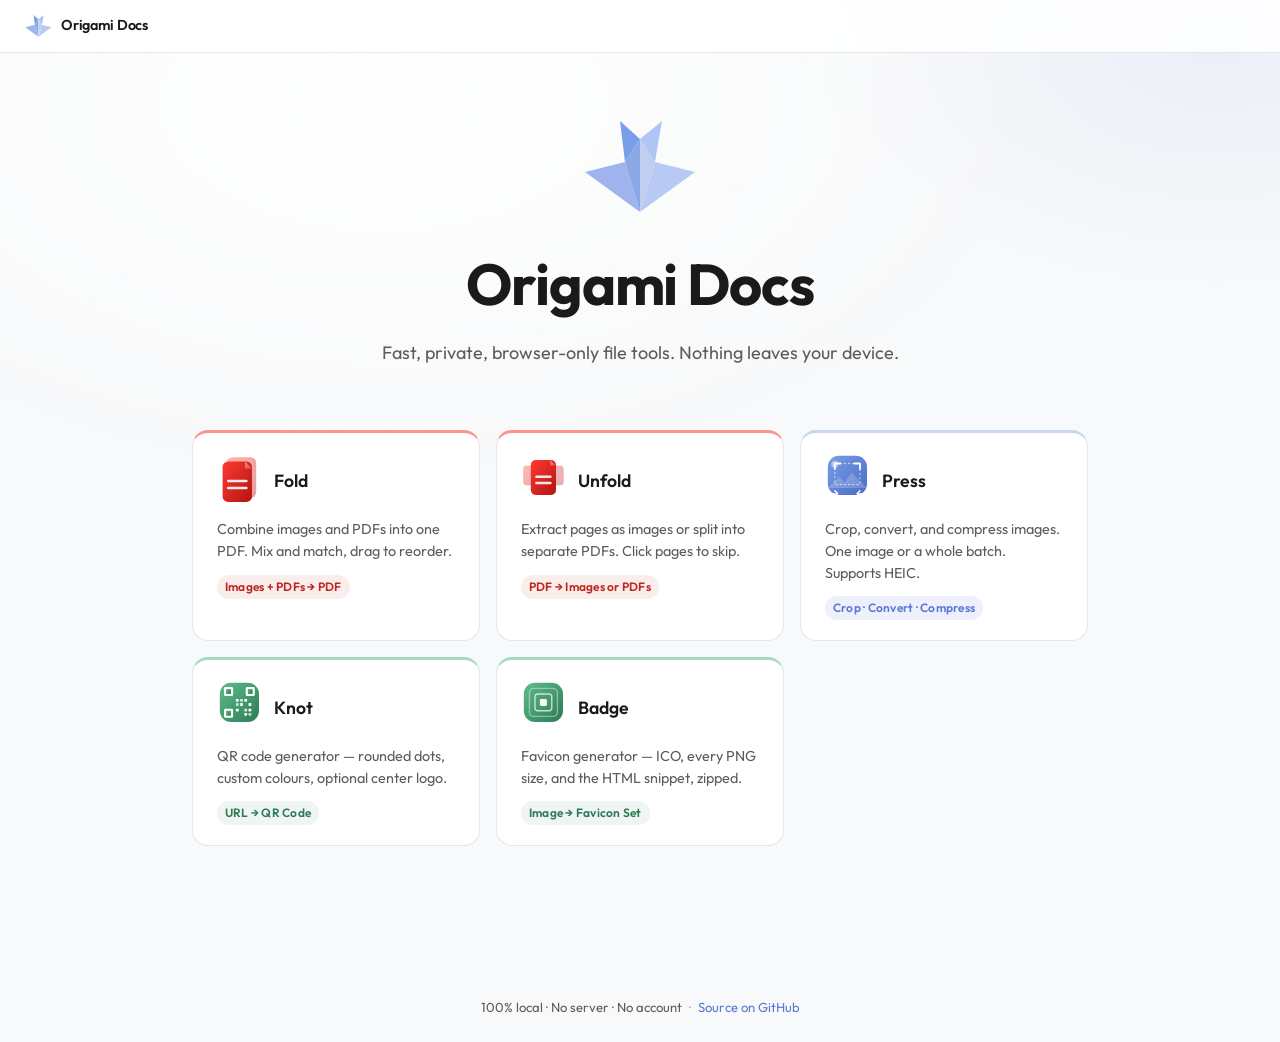
==== commit 5765c154: "Landing page: revert to flat grid, use coloured top border per category" ====
--- a/index.html
+++ b/index.html
@@ -84,52 +84,14 @@
       }
 
       .tools {
-        display: flex;
-        flex-direction: column;
-        gap: 0;
-      }
-
-      .cat-row {
-        display: flex;
-        align-items: center;
-        gap: 12px;
-        margin: 32px 0 14px;
-      }
-
-      .cat-row:first-child { margin-top: 0; }
-
-      .cat-row::after {
-        content: "";
-        flex: 1;
-        height: 1px;
-        background: var(--border);
-      }
-
-      .cat-label {
-        font-size: 0.7rem;
-        font-weight: 700;
-        letter-spacing: 0.1em;
-        text-transform: uppercase;
-        padding: 3px 10px;
-        border-radius: 999px;
-        white-space: nowrap;
-      }
-
-      .cat-label.cat-pdf     { color: #ff6b5e; background: rgba(255, 59, 48, 0.12); }
-      .cat-label.cat-image   { color: var(--accent); background: rgba(159, 179, 236, 0.14); }
-      .cat-label.cat-utility { color: #5dbd8a; background: rgba(93, 189, 138, 0.12); }
-
-      @media (prefers-color-scheme: light) {
-        .cat-label.cat-pdf     { color: #c0251d; background: rgba(192, 37, 29, 0.08); }
-        .cat-label.cat-image   { color: var(--accent); background: rgba(91, 120, 212, 0.1); }
-        .cat-label.cat-utility { color: #2d7a56; background: rgba(45, 122, 86, 0.08); }
-      }
-
-      .tool-group {
         display: grid;
         grid-template-columns: repeat(auto-fill, minmax(260px, 1fr));
         gap: 16px;
       }
+
+      .tool-card.cat-pdf     { border-top: 3px solid rgba(255, 59, 48, 0.55); }
+      .tool-card.cat-image   { border-top: 3px solid rgba(159, 179, 236, 0.55); }
+      .tool-card.cat-utility { border-top: 3px solid rgba(93, 189, 138, 0.55); }
 
       .tool-card {
         display: block;
@@ -242,10 +204,7 @@
 
       <section class="tools" aria-label="Available tools">
 
-        <div class="cat-row"><span class="cat-label cat-pdf">PDF</span></div>
-        <div class="tool-group">
-
-        <a class="tool-card" href="tools/fold/">
+        <a class="tool-card cat-pdf" href="tools/fold/">
           <div class="card-top">
             <svg class="card-icon" viewBox="0 0 64 80" aria-hidden="true">
               <defs>
@@ -267,7 +226,7 @@
           <span class="tool-meta cat-pdf">Images + PDFs → PDF</span>
         </a>
 
-        <a class="tool-card" href="tools/unfold/">
+        <a class="tool-card cat-pdf" href="tools/unfold/">
           <div class="card-top">
             <svg class="card-icon" viewBox="0 0 64 80" aria-hidden="true">
               <defs>
@@ -290,11 +249,7 @@
           <span class="tool-meta cat-pdf">PDF → Images or PDFs</span>
         </a>
 
-        </div>
-        <div class="cat-row"><span class="cat-label cat-image">Images</span></div>
-        <div class="tool-group">
-
-        <a class="tool-card" href="tools/press/">
+        <a class="tool-card cat-image" href="tools/press/">
           <div class="card-top">
             <svg class="card-icon" viewBox="0 0 64 80" aria-hidden="true">
               <defs>
@@ -319,11 +274,7 @@
           <span class="tool-meta cat-image">Crop · Convert · Compress</span>
         </a>
 
-        </div>
-        <div class="cat-row"><span class="cat-label cat-utility">Utilities</span></div>
-        <div class="tool-group">
-
-        <a class="tool-card" href="tools/qr/">
+        <a class="tool-card cat-utility" href="tools/qr/">
           <div class="card-top">
             <svg class="card-icon" viewBox="0 0 64 80" aria-hidden="true">
               <defs>
@@ -357,7 +308,7 @@
           <span class="tool-meta cat-utility">URL → QR Code</span>
         </a>
 
-        <a class="tool-card" href="tools/favicon/">
+        <a class="tool-card cat-utility" href="tools/favicon/">
           <div class="card-top">
             <svg class="card-icon" viewBox="0 0 64 80" aria-hidden="true">
               <defs>
@@ -377,7 +328,6 @@
           <span class="tool-meta cat-utility">Image → Favicon Set</span>
         </a>
 
-        </div>
 
       </section>
     </main>
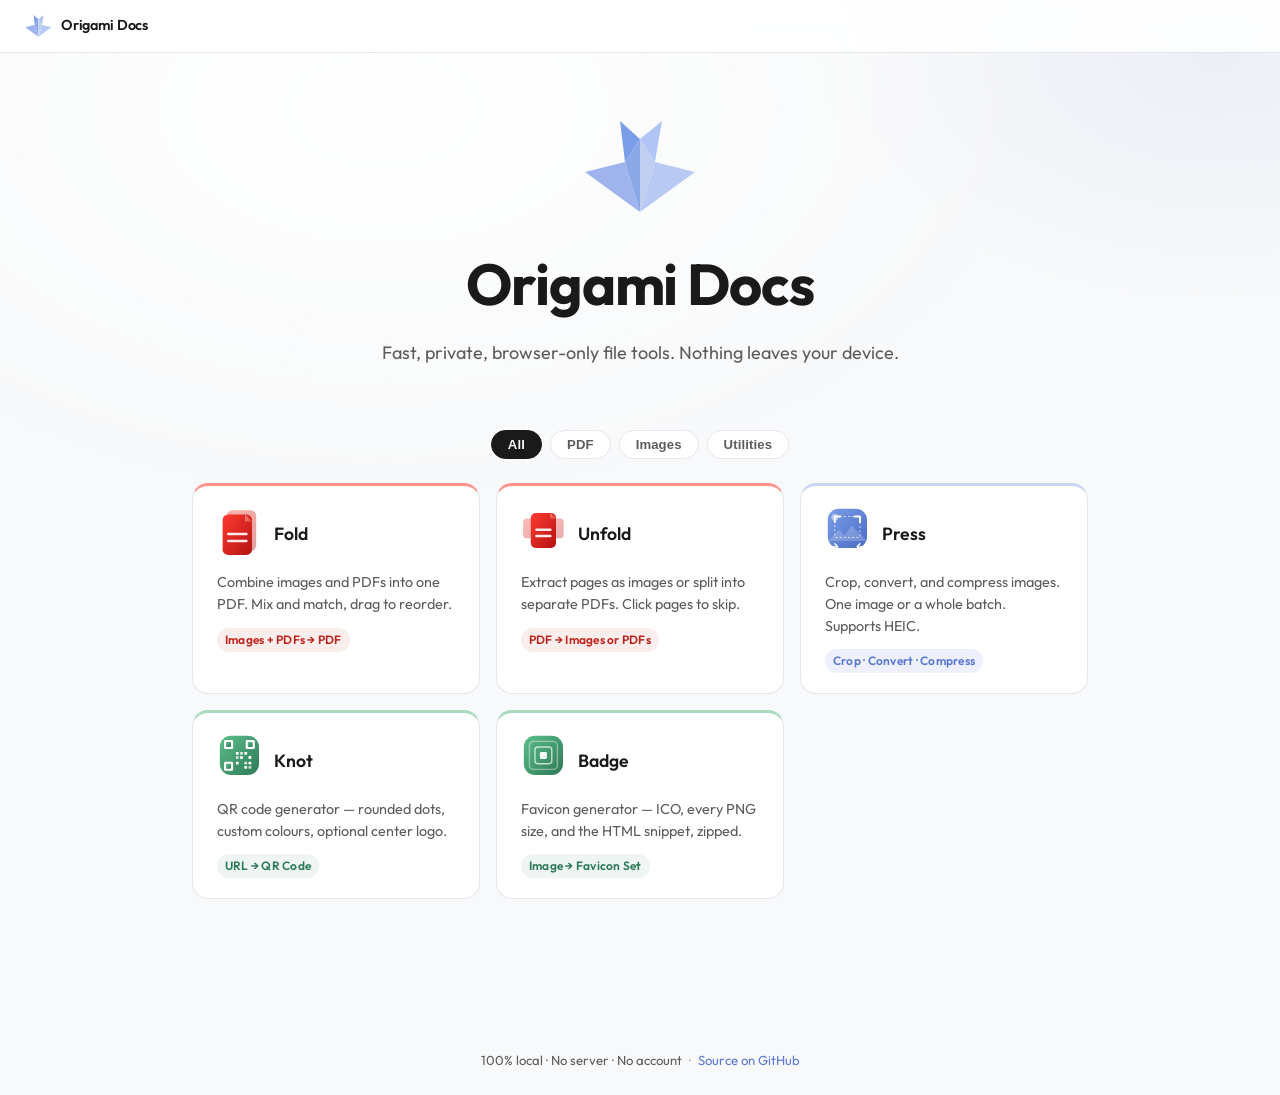
==== commit f2e4e2e5: "Landing page: add category filter pills (All / PDF / Images / Utilities)" ====
--- a/index.html
+++ b/index.html
@@ -185,6 +185,69 @@
         border-color: var(--border);
         transform: none;
       }
+
+      /* ── Category filter pills ───────────────────────────────────────────── */
+
+      .filter-bar {
+        display: flex;
+        gap: 8px;
+        justify-content: center;
+        flex-wrap: wrap;
+        margin-bottom: 24px;
+      }
+
+      .filter-pill {
+        padding: 6px 16px;
+        border-radius: 999px;
+        border: 1px solid var(--border);
+        background: var(--panel);
+        color: var(--muted);
+        font-size: 0.82rem;
+        font-weight: 600;
+        cursor: pointer;
+        transition: color 120ms ease, background 120ms ease, border-color 120ms ease;
+        letter-spacing: 0.01em;
+      }
+
+      .filter-pill:hover { color: var(--ink); border-color: var(--ink); }
+
+      .filter-pill[data-cat="all"].active {
+        background: var(--ink);
+        color: var(--bg);
+        border-color: var(--ink);
+      }
+
+      .filter-pill[data-cat="cat-pdf"].active {
+        background: rgba(255, 59, 48, 0.15);
+        color: #ff6b5e;
+        border-color: rgba(255, 59, 48, 0.45);
+      }
+
+      .filter-pill[data-cat="cat-image"].active {
+        background: rgba(159, 179, 236, 0.15);
+        color: var(--accent);
+        border-color: rgba(159, 179, 236, 0.45);
+      }
+
+      .filter-pill[data-cat="cat-utility"].active {
+        background: rgba(93, 189, 138, 0.15);
+        color: #5dbd8a;
+        border-color: rgba(93, 189, 138, 0.45);
+      }
+
+      @media (prefers-color-scheme: light) {
+        .filter-pill[data-cat="cat-pdf"].active    { color: #c0251d; }
+        .filter-pill[data-cat="cat-image"].active  { color: var(--accent); }
+        .filter-pill[data-cat="cat-utility"].active{ color: #2d7a56; }
+      }
+
+      .tool-card[data-hidden] { display: none; }
+
+      @media (max-width: 500px) {
+        .hero-crane { height: 72px; }
+        .hero { margin-bottom: clamp(28px, 5vw, 40px); }
+        .tools { grid-template-columns: 1fr; }
+      }
     </style>
   </head>
   <body>
@@ -201,6 +264,13 @@
         <h1>Origami Docs</h1>
         <p>Fast, private, browser-only file tools. Nothing leaves your device.</p>
       </header>
+
+      <nav class="filter-bar" aria-label="Filter tools by category">
+        <button class="filter-pill active" data-cat="all">All</button>
+        <button class="filter-pill" data-cat="cat-pdf">PDF</button>
+        <button class="filter-pill" data-cat="cat-image">Images</button>
+        <button class="filter-pill" data-cat="cat-utility">Utilities</button>
+      </nav>
 
       <section class="tools" aria-label="Available tools">
 
@@ -335,6 +405,25 @@
     <script src="shared/shell.js"></script>
     <script>
       Shell.mount();
+
+      (function () {
+        const pills = document.querySelectorAll(".filter-pill");
+        const cards = document.querySelectorAll(".tool-card");
+        pills.forEach(pill => {
+          pill.addEventListener("click", () => {
+            pills.forEach(p => p.classList.remove("active"));
+            pill.classList.add("active");
+            const cat = pill.dataset.cat;
+            cards.forEach(card => {
+              if (cat === "all" || card.classList.contains(cat)) {
+                delete card.dataset.hidden;
+              } else {
+                card.dataset.hidden = "";
+              }
+            });
+          });
+        });
+      })();
       if ("serviceWorker" in navigator) {
         window.addEventListener("load", () => {
           navigator.serviceWorker.register("./sw.js").catch(() => {});
